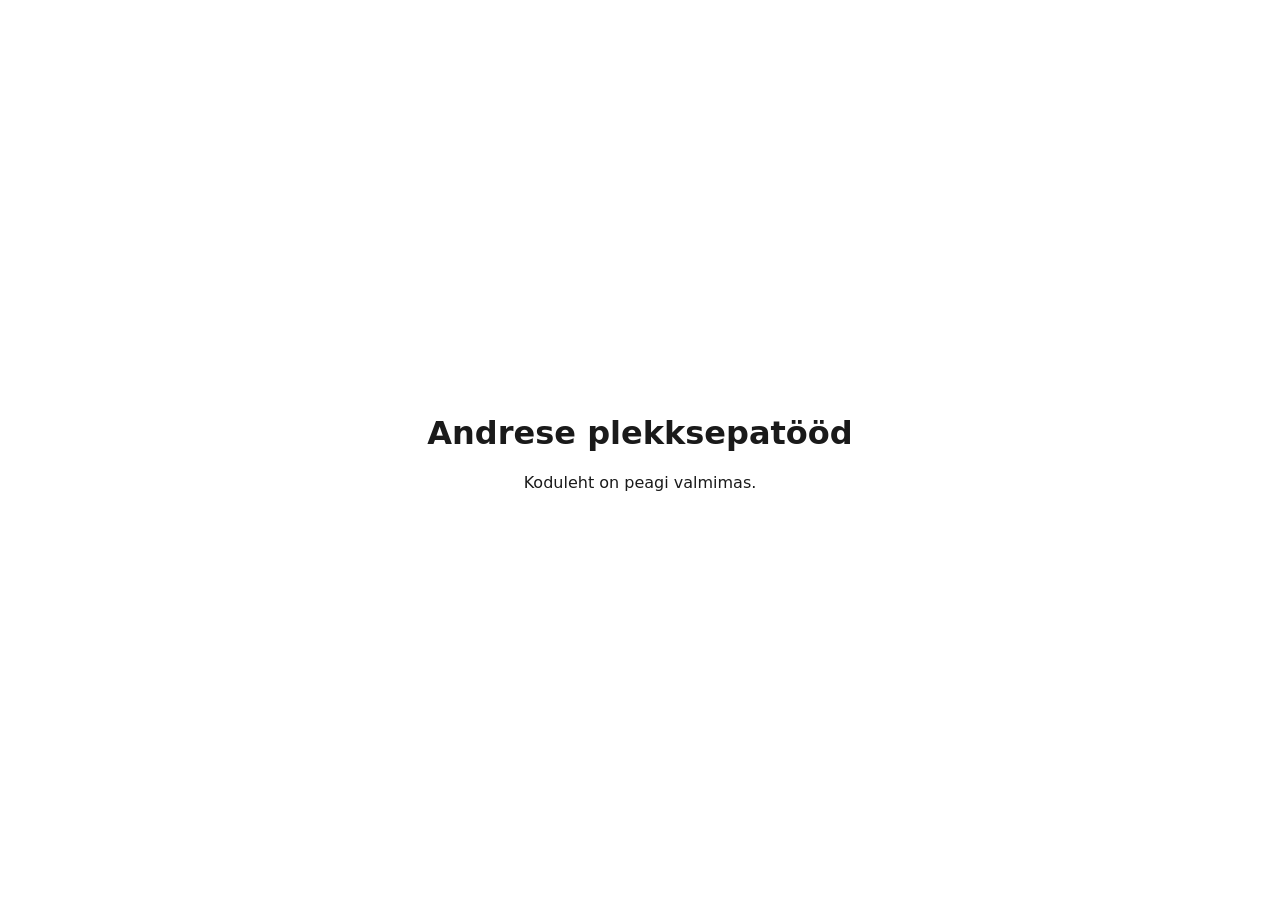
==== index.html @ 83ab4e41 "Create index.html" ====
<!DOCTYPE html>
<html lang="et">
<head>
  <meta charset="utf-8">
  <meta name="viewport" content="width=device-width, initial-scale=1">
  <title>Andrese plekksepatööd</title>
  <style>
    body { font-family: system-ui, sans-serif; display: grid; place-items: center;
           min-height: 100vh; margin: 0; text-align: center; color: #1a1a1a; }
  </style>
</head>
<body>
  <main>
    <h1>Andrese plekksepatööd</h1>
    <p>Koduleht on peagi valmimas.</p>
  </main>
</body>
</html>
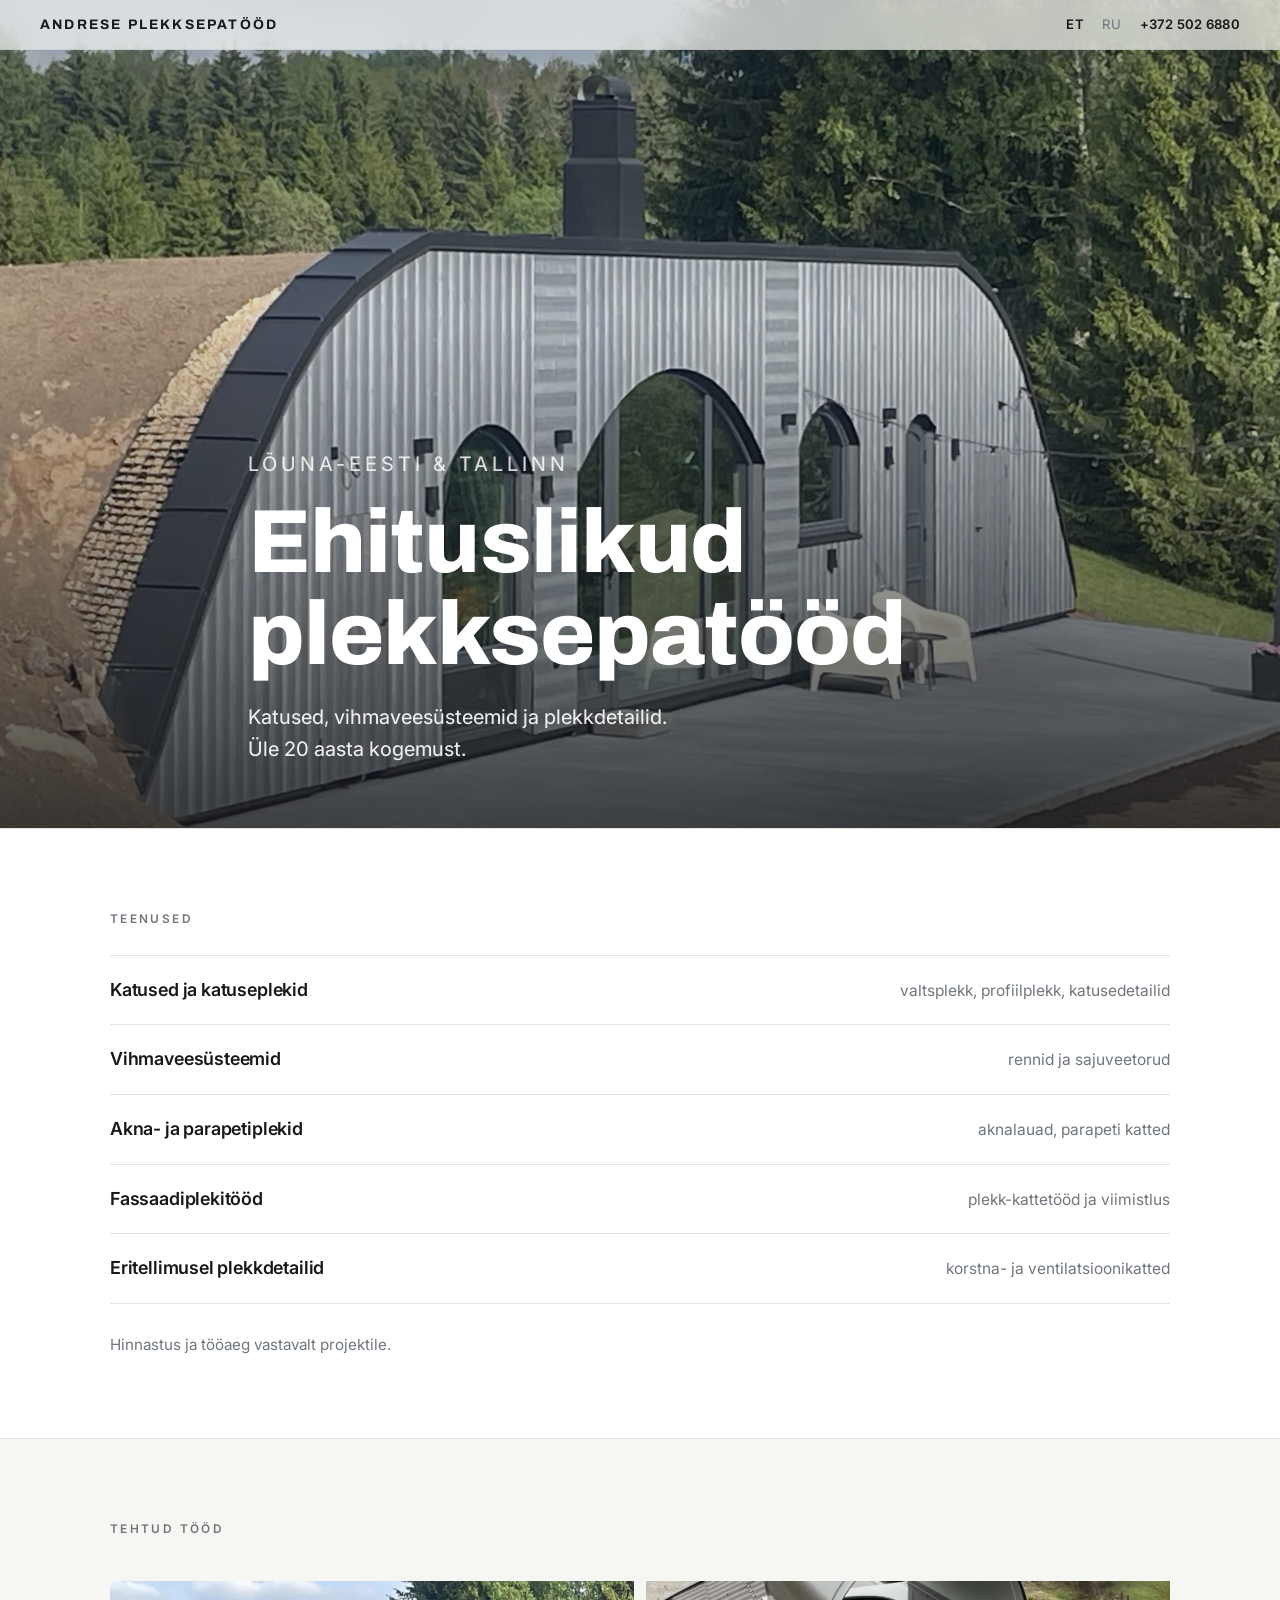
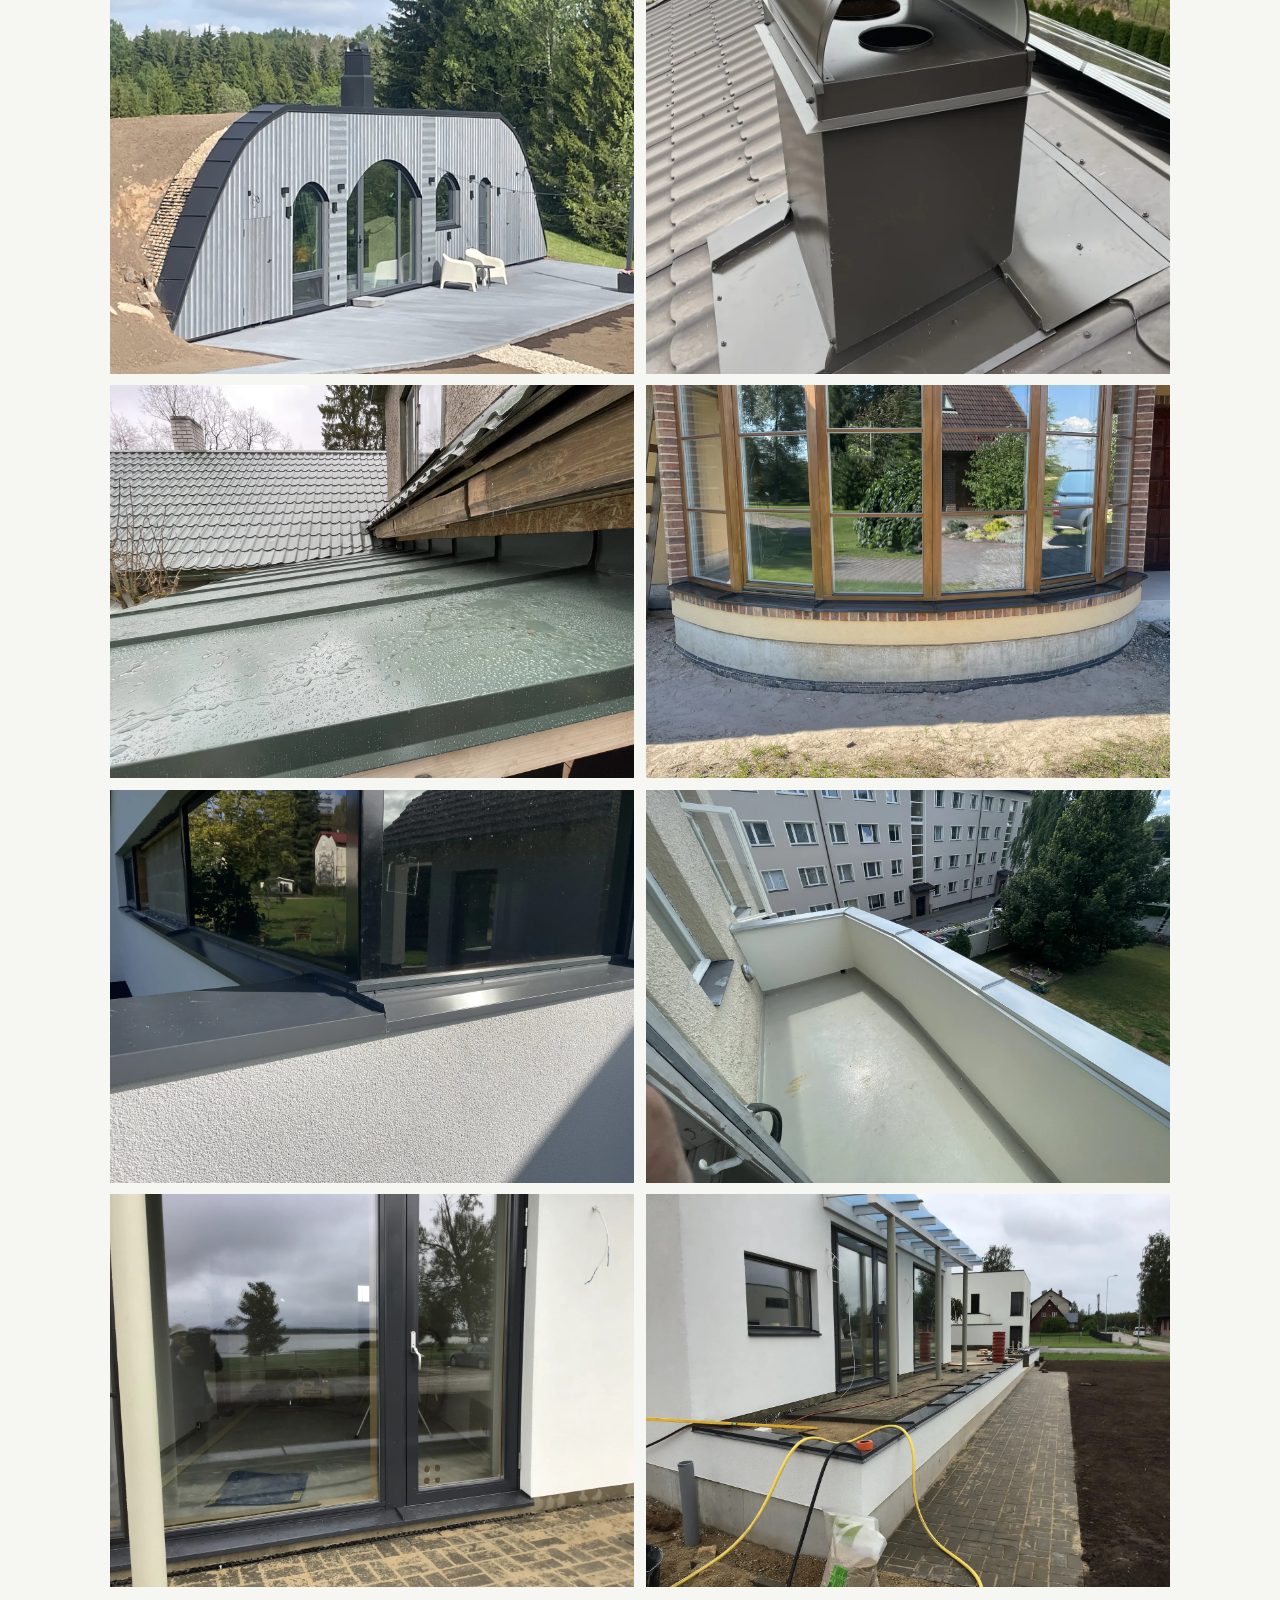
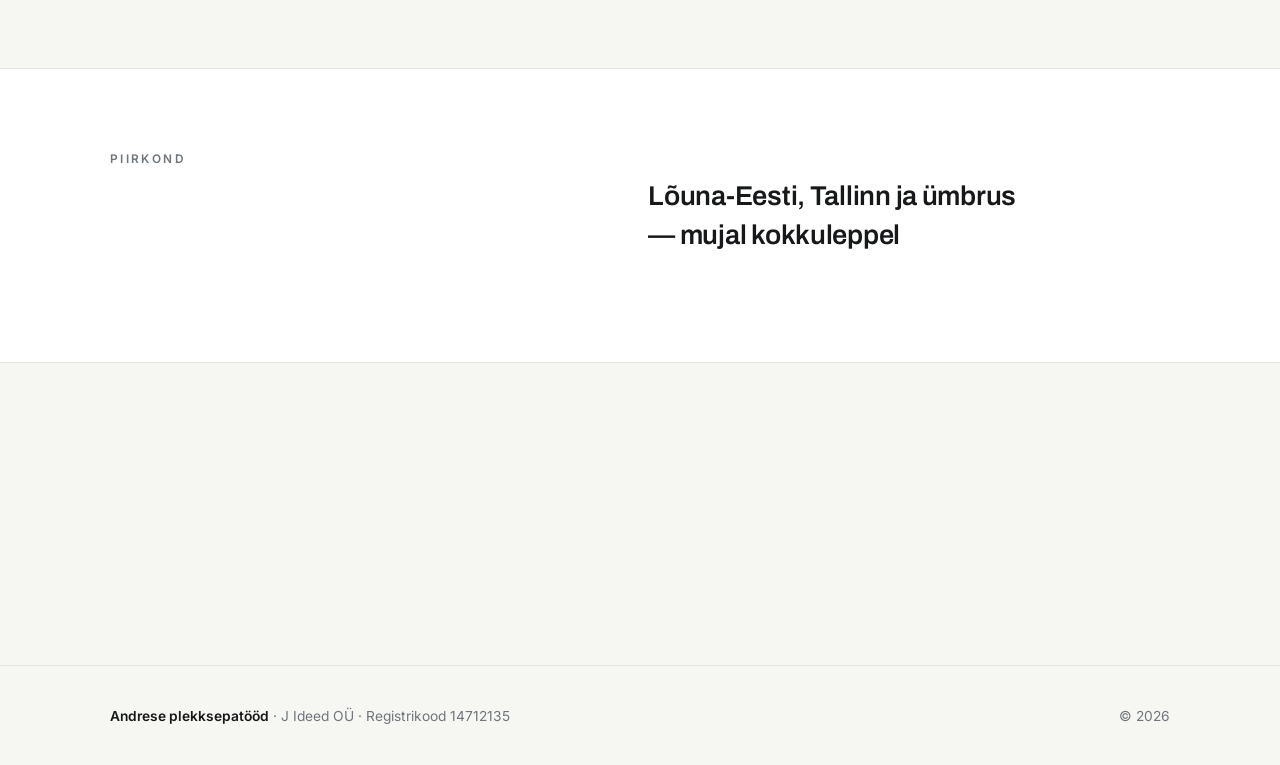
==== commit 33075a8c: "Add site" ====
--- a/index.html
+++ b/index.html
@@ -1,18 +1,109 @@
 <!DOCTYPE html>
 <html lang="et">
 <head>
-  <meta charset="utf-8">
-  <meta name="viewport" content="width=device-width, initial-scale=1">
-  <title>Andrese plekksepatööd</title>
-  <style>
-    body { font-family: system-ui, sans-serif; display: grid; place-items: center;
-           min-height: 100vh; margin: 0; text-align: center; color: #1a1a1a; }
-  </style>
+<meta charset="utf-8">
+<meta name="viewport" content="width=device-width, initial-scale=1">
+<title>Andrese plekksepatööd — ehituslikud plekksepatööd, Lõuna-Eesti ja Tallinn</title>
+<meta name="description" content="Ehituslikud plekksepatööd: katused, vihmaveesüsteemid, akna- ja parapetiplekid, fassaadiplekk. Üle 20 aasta kogemust. Lõuna-Eesti, Tallinn ja ümbrus.">
+<link rel="alternate" hreflang="et" href="https://andreseplekk.ee/">
+<link rel="alternate" hreflang="ru" href="https://andreseplekk.ee/ru.html">
+<link rel="alternate" hreflang="x-default" href="https://andreseplekk.ee/">
+<link rel="preconnect" href="https://fonts.googleapis.com"><link rel="preconnect" href="https://fonts.gstatic.com" crossorigin><link href="https://fonts.googleapis.com/css2?family=Archivo:wght@500;600;700;800&family=Inter:wght@400;450;500;600&display=swap" rel="stylesheet">
+<link rel="stylesheet" href="style.css">
 </head>
 <body>
-  <main>
-    <h1>Andrese plekksepatööd</h1>
-    <p>Koduleht on peagi valmimas.</p>
-  </main>
+<header class="hdr">
+  <a class="brand" href="#top">Andrese&nbsp;plekksepatööd</a>
+  <div class="hdr-r">
+    <a class="lang" href="index.html"><b>ET</b></a>
+    <a class="lang" href="ru.html">RU</a>
+    <a class="hdr-call" href="tel:+3725026880">+372&nbsp;502&nbsp;6880</a>
+  </div>
+</header>
+<main id="top">
+  <section class="hero">
+    <div class="wrap">
+      <p class="eyebrow">Lõuna-Eesti &amp; Tallinn</p>
+      <h1>Ehituslikud plekksepatööd</h1>
+      <p>Katused, vihmaveesüsteemid ja plekkdetailid. <span class="nowrap">Üle 20 aasta kogemust.</span></p>
+    </div>
+  </section>
+
+  <section class="section section--paper reveal">
+    <div class="wrap">
+      <p class="eyebrow">Teenused</p>
+      <ul class="svc-list">
+        <li><span class="svc-name">Katused ja katuseplekid</span><span class="svc-desc">valtsplekk, profiilplekk, katusedetailid</span></li>
+        <li><span class="svc-name">Vihmaveesüsteemid</span><span class="svc-desc">rennid ja sajuveetorud</span></li>
+        <li><span class="svc-name">Akna- ja parapetiplekid</span><span class="svc-desc">aknalauad, parapeti katted</span></li>
+        <li><span class="svc-name">Fassaadiplekitööd</span><span class="svc-desc">plekk-kattetööd ja viimistlus</span></li>
+        <li><span class="svc-name">Eritellimusel plekkdetailid</span><span class="svc-desc">korstna- ja ventilatsioonikatted</span></li>
+      </ul>
+      <p class="svc-note">Hinnastus ja tööaeg vastavalt projektile.</p>
+    </div>
+  </section>
+
+  <section class="section reveal">
+    <div class="wrap">
+      <p class="eyebrow">Tehtud tööd</p>
+      <div class="gallery">
+      <figure class="shot" tabindex="0" role="button" aria-label="Suurenda pilti: Kaarja katuse ja fassaadi plekitööd"><img src="images/plekk-10.webp" alt="Kaarja katuse ja fassaadi plekitööd" loading="lazy"></figure>
+      <figure class="shot" tabindex="0" role="button" aria-label="Suurenda pilti: Eritellimusel ventilatsioonikate valtsplekk-katusel"><img src="images/plekk-02.webp" alt="Eritellimusel ventilatsioonikate valtsplekk-katusel" loading="lazy"></figure>
+      <figure class="shot" tabindex="0" role="button" aria-label="Suurenda pilti: Valtsplekk-katus ja neeluplekk"><img src="images/plekk-07.webp" alt="Valtsplekk-katus ja neeluplekk" loading="lazy"></figure>
+      <figure class="shot" tabindex="0" role="button" aria-label="Suurenda pilti: Kaarja erkeri aknaplekk"><img src="images/plekk-01.webp" alt="Kaarja erkeri aknaplekk" loading="lazy"></figure>
+      <figure class="shot" tabindex="0" role="button" aria-label="Suurenda pilti: Akna- ja parapetiplekk"><img src="images/plekk-11.webp" alt="Akna- ja parapetiplekk" loading="lazy"></figure>
+      <figure class="shot" tabindex="0" role="button" aria-label="Suurenda pilti: Rõdu parapeti plekk-kate"><img src="images/plekk-12.webp" alt="Rõdu parapeti plekk-kate" loading="lazy"></figure>
+      <figure class="shot" tabindex="0" role="button" aria-label="Suurenda pilti: Klaasseina alumine plekk"><img src="images/plekk-08.webp" alt="Klaasseina alumine plekk" loading="lazy"></figure>
+      <figure class="shot" tabindex="0" role="button" aria-label="Suurenda pilti: Vundamendi- ja sokliplekk"><img src="images/plekk-09.webp" alt="Vundamendi- ja sokliplekk" loading="lazy"></figure>
+      </div>
+    </div>
+  </section>
+
+  <section class="section section--paper reveal">
+    <div class="wrap grid2">
+      <div><p class="eyebrow">Piirkond</p></div>
+      <p class="region-text">Lõuna-Eesti, Tallinn ja ümbrus<br>— mujal kokkuleppel</p>
+    </div>
+  </section>
+
+  <section class="section reveal">
+    <div class="wrap grid2">
+      <div><p class="eyebrow">Kontakt</p></div>
+      <div>
+        <p class="contact-name">Andres Piirimäe</p>
+        <div class="contact-phone"><a class="contact-line" href="tel:+3725026880">+372 502 6880</a></div>
+        <a class="contact-line contact-email" href="mailto:andres.piirimae@gmail.com">andres.piirimae@gmail.com</a>
+      </div>
+    </div>
+  </section>
+</main>
+
+<footer class="foot">
+  <div class="wrap"><span><b>Andrese plekksepatööd</b> · J Ideed OÜ · <span class="nowrap">Registrikood 14712135</span></span><span>© 2026</span></div>
+</footer>
+
+<div class="lb" id="lb" aria-hidden="true">
+  <button class="lb-btn lb-close" id="lbClose" aria-label="Sulge">&times;</button>
+  <button class="lb-btn lb-prev" id="lbPrev" aria-label="Eelmine">&#8249;</button>
+  <img id="lbImg" src="" alt="">
+  <button class="lb-btn lb-next" id="lbNext" aria-label="Järgmine">&#8250;</button>
+</div>
+
+<script>
+const io=new IntersectionObserver((es)=>es.forEach(e=>{if(e.isIntersecting){e.target.classList.add('in');io.unobserve(e.target)}}),{threshold:.12});
+document.querySelectorAll('.reveal').forEach(el=>io.observe(el));
+const shots=[...document.querySelectorAll('.shot img')];
+const lb=document.getElementById('lb'),lbImg=document.getElementById('lbImg');
+let idx=0;
+function openLb(i){idx=i;lbImg.src=shots[i].src;lbImg.alt=shots[i].alt;lb.classList.add('open');lb.setAttribute('aria-hidden','false')}
+function closeLb(){lb.classList.remove('open');lb.setAttribute('aria-hidden','true')}
+function step(d){idx=(idx+d+shots.length)%shots.length;lbImg.src=shots[idx].src;lbImg.alt=shots[idx].alt}
+shots.forEach((img,i)=>{const f=img.parentElement;f.addEventListener('click',()=>openLb(i));f.addEventListener('keydown',e=>{if(e.key==='Enter'||e.key===' '){e.preventDefault();openLb(i)}})});
+document.getElementById('lbClose').onclick=closeLb;
+document.getElementById('lbPrev').onclick=e=>{e.stopPropagation();step(-1)};
+document.getElementById('lbNext').onclick=e=>{e.stopPropagation();step(1)};
+lb.addEventListener('click',e=>{if(e.target===lb)closeLb()});
+document.addEventListener('keydown',e=>{if(!lb.classList.contains('open'))return;if(e.key==='Escape')closeLb();if(e.key==='ArrowLeft')step(-1);if(e.key==='ArrowRight')step(1)});
+</script>
 </body>
-</html>
+</html>
--- a/style.css
+++ b/style.css
@@ -0,0 +1,85 @@
+
+:root{
+  --ink:#16181a; --graphite:#23262a; --zinc:#6f767c;
+  --line:#e4e3de; --bg:#f6f6f3; --paper:#fff;
+  --maxw:1140px; --pad:clamp(1.25rem,5vw,2.5rem);
+}
+*{box-sizing:border-box}
+html{scroll-behavior:smooth}
+body{margin:0; background:var(--bg); color:var(--ink);
+  font-family:"Inter",system-ui,sans-serif; font-weight:400;
+  font-size:clamp(1rem,0.96rem + 0.2vw,1.075rem); line-height:1.6;
+  -webkit-font-smoothing:antialiased; text-rendering:optimizeLegibility}
+img{display:block; max-width:100%}
+a{color:inherit}
+p{text-wrap:pretty}
+.nowrap{white-space:nowrap}
+.wrap{max-width:var(--maxw); margin:0 auto; padding-inline:var(--pad)}
+.eyebrow{font-family:"Inter"; font-size:.74rem; font-weight:600; letter-spacing:.2em;
+  text-transform:uppercase; color:var(--zinc); margin:0 0 1.2rem}
+h1,h2,h3{font-family:"Archivo"; font-weight:800; letter-spacing:-.01em; line-height:1.02; margin:0; text-wrap:balance}
+.hdr{position:fixed; inset:0 0 auto 0; z-index:50; display:flex; align-items:center;
+  justify-content:space-between; gap:1rem; padding:.85rem var(--pad);
+  background:rgba(246,246,243,.72); backdrop-filter:blur(14px) saturate(1.4);
+  -webkit-backdrop-filter:blur(14px) saturate(1.4); border-bottom:1px solid rgba(0,0,0,.06)}
+.brand{font-family:"Archivo"; font-weight:700; font-size:.86rem; letter-spacing:.16em;
+  text-transform:uppercase; text-decoration:none; white-space:nowrap}
+.hdr-r{display:flex; align-items:center; gap:1.1rem; font-size:.82rem}
+.lang{letter-spacing:.06em; color:var(--zinc); text-decoration:none}
+.lang b{color:var(--ink); font-weight:600}
+.hdr-call{text-decoration:none; font-weight:600; letter-spacing:.02em; white-space:nowrap}
+.hero{position:relative; min-height:92svh; display:flex; align-items:flex-end; color:#fff; overflow:hidden}
+.hero::before{content:""; position:absolute; inset:0; background:url('images/plekk-10.webp') center/cover no-repeat; transform:scale(1.02)}
+.hero::after{content:""; position:absolute; inset:0;
+  background:linear-gradient(180deg,rgba(20,22,24,.34) 0%,rgba(20,22,24,.12) 38%,rgba(20,22,24,.78) 100%)}
+.hero .wrap{position:relative; z-index:2; padding-bottom:clamp(2.6rem,7vh,5rem); padding-top:7rem}
+.hero .eyebrow{color:rgba(255,255,255,.82); margin-bottom:1.1rem}
+.hero h1{font-size:clamp(2.7rem,10vw,5.6rem); max-width:14ch}
+.hero p{margin:1.3rem 0 0; max-width:42ch; font-size:clamp(1.05rem,1rem + .4vw,1.25rem);
+  color:rgba(255,255,255,.9); font-weight:450}
+.section{padding-block:clamp(4rem,9vh,7.5rem)}
+.section--paper{background:var(--paper); border-block:1px solid var(--line)}
+.svc-list{list-style:none; margin:1.6rem 0 0; padding:0}
+.svc-list li{display:flex; flex-wrap:wrap; gap:.4rem 2rem; align-items:baseline;
+  justify-content:space-between; padding:1.25rem 0; border-top:1px solid var(--line)}
+.svc-list li:last-child{border-bottom:1px solid var(--line)}
+.svc-name{font-weight:600; font-size:1.12rem; letter-spacing:-.01em}
+.svc-desc{color:var(--zinc); font-size:.97rem; text-wrap:pretty}
+.svc-note{margin:1.8rem 0 0; color:var(--zinc); font-size:.95rem}
+.gallery{display:grid; grid-template-columns:repeat(2,1fr); gap:.7rem; margin-top:2.6rem}
+.shot{margin:0; overflow:hidden; background:var(--graphite); aspect-ratio:4/3; cursor:pointer}
+.shot img{width:100%; height:100%; object-fit:cover; transition:transform .5s cubic-bezier(.2,.6,.2,1)}
+.shot:hover img,.shot:focus-visible img{transform:scale(1.04)}
+.shot:focus-visible{outline:2px solid var(--ink); outline-offset:3px}
+.grid2{display:grid; grid-template-columns:1fr 1.1fr; gap:clamp(1.5rem,5vw,4rem); align-items:start}
+.region-text{font-family:"Archivo"; font-weight:600; font-size:clamp(1.25rem,1.05rem + .9vw,1.7rem);
+  line-height:1.4; letter-spacing:-.01em; max-width:26ch; text-wrap:balance}
+.contact-name{font-weight:600; font-size:1.05rem; margin:0 0 1.4rem}
+.contact-line{display:block; text-decoration:none; margin:0 0 .35rem}
+.contact-phone{font-family:"Archivo"; font-weight:700; font-size:clamp(1.8rem,1.4rem + 2vw,2.6rem);
+  letter-spacing:-.02em; line-height:1; margin:.2rem 0 .9rem; white-space:nowrap}
+.contact-email{color:var(--ink); border-bottom:1px solid var(--line); padding-bottom:1px}
+.foot{border-top:1px solid var(--line); padding-block:2.4rem; color:var(--zinc); font-size:.86rem}
+.foot .wrap{display:flex; flex-wrap:wrap; gap:.4rem 1.4rem; justify-content:space-between}
+.foot b{color:var(--ink); font-weight:600}
+.lb{position:fixed; inset:0; z-index:100; display:none; place-items:center; background:rgba(22,24,26,.96); padding:1.5rem}
+.lb.open{display:grid}
+.lb img{max-width:92vw; max-height:86svh; object-fit:contain; border-radius:2px}
+.lb-btn{position:absolute; background:none; border:0; color:#fff; cursor:pointer; font-size:2rem; line-height:1; padding:.6rem; opacity:.8}
+.lb-btn:hover{opacity:1}
+.lb-close{top:.8rem; right:1rem; font-size:2.4rem}
+.lb-prev{left:.5rem; top:50%; transform:translateY(-50%)}
+.lb-next{right:.5rem; top:50%; transform:translateY(-50%)}
+.reveal{opacity:0; transform:translateY(18px); transition:opacity .7s ease, transform .7s ease}
+.reveal.in{opacity:1; transform:none}
+@media (max-width:680px){
+  .gallery{grid-template-columns:1fr}
+  .grid2{grid-template-columns:1fr; gap:1.4rem}
+  .hdr-call{display:none}
+}
+@media (prefers-reduced-motion:reduce){
+  *{scroll-behavior:auto}
+  .reveal{opacity:1; transform:none; transition:none}
+  .shot img{transition:none}
+}
+:focus-visible{outline:2px solid var(--ink); outline-offset:2px}
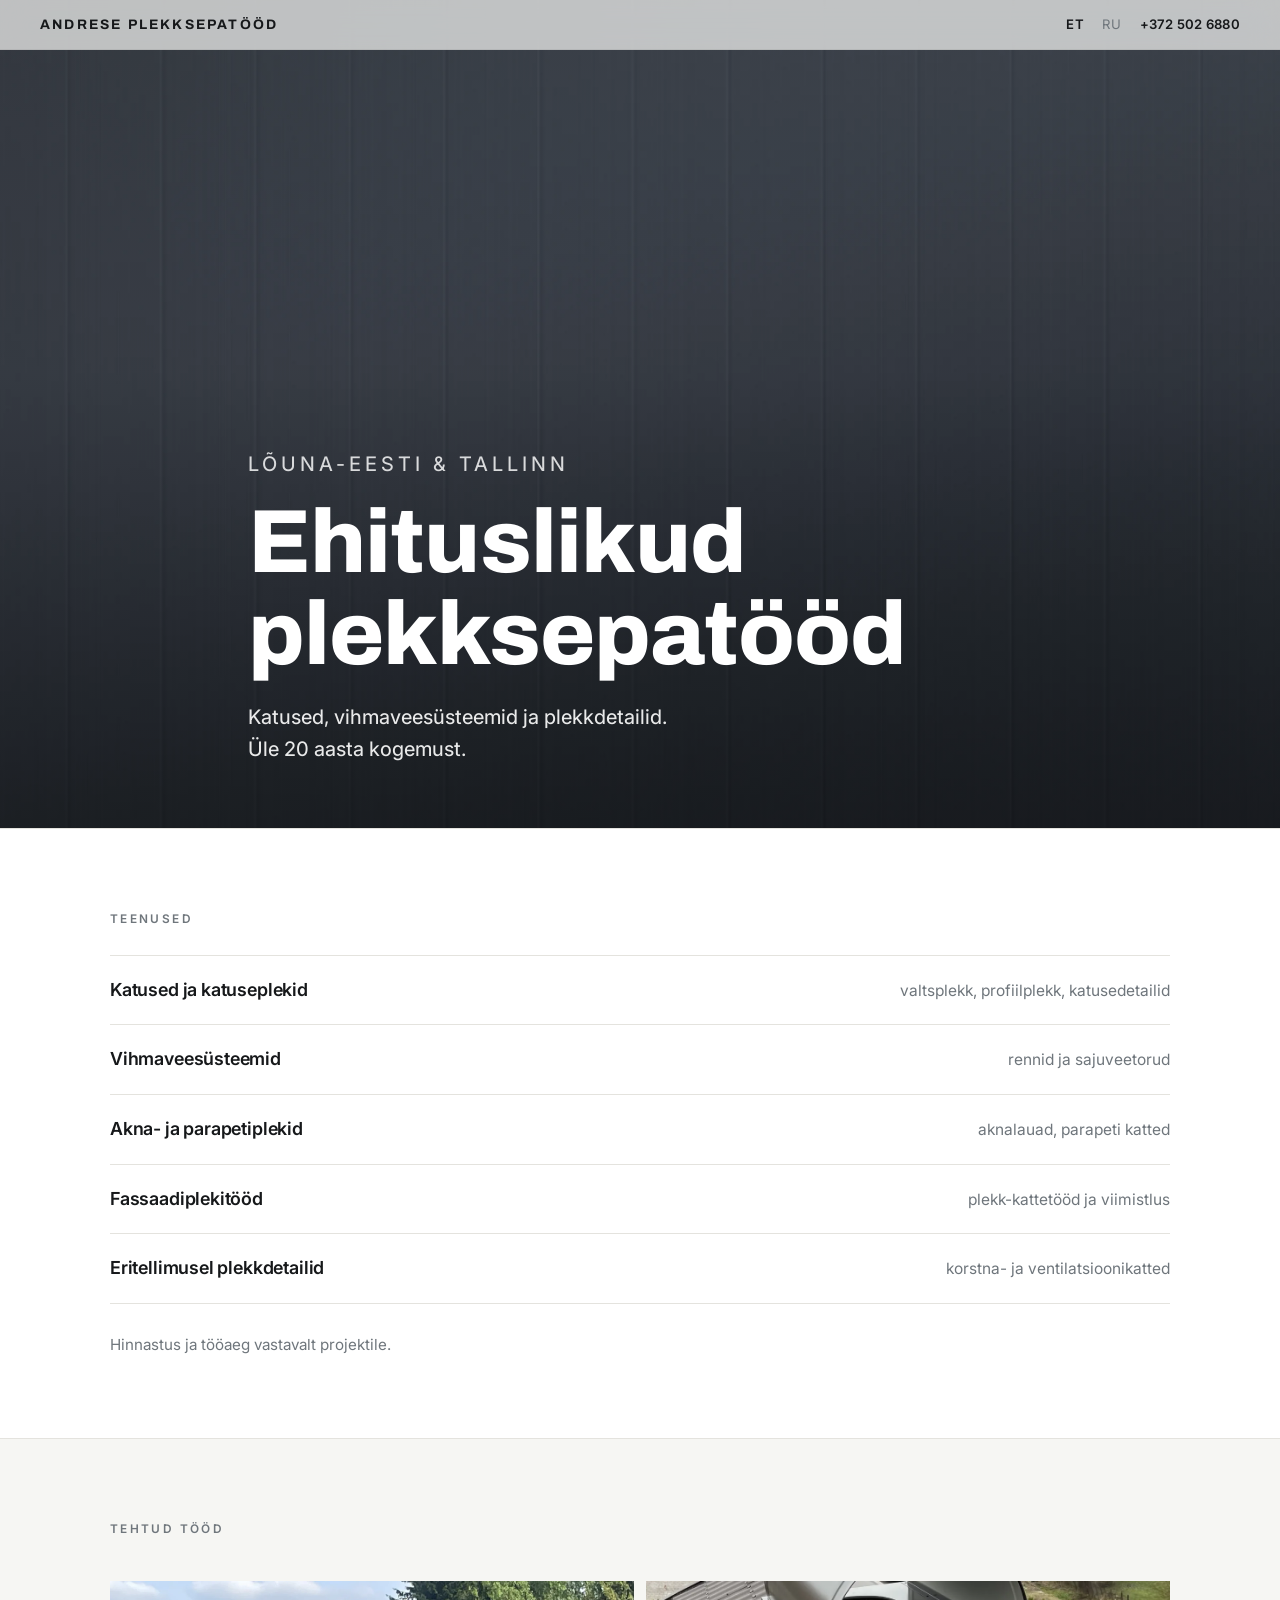
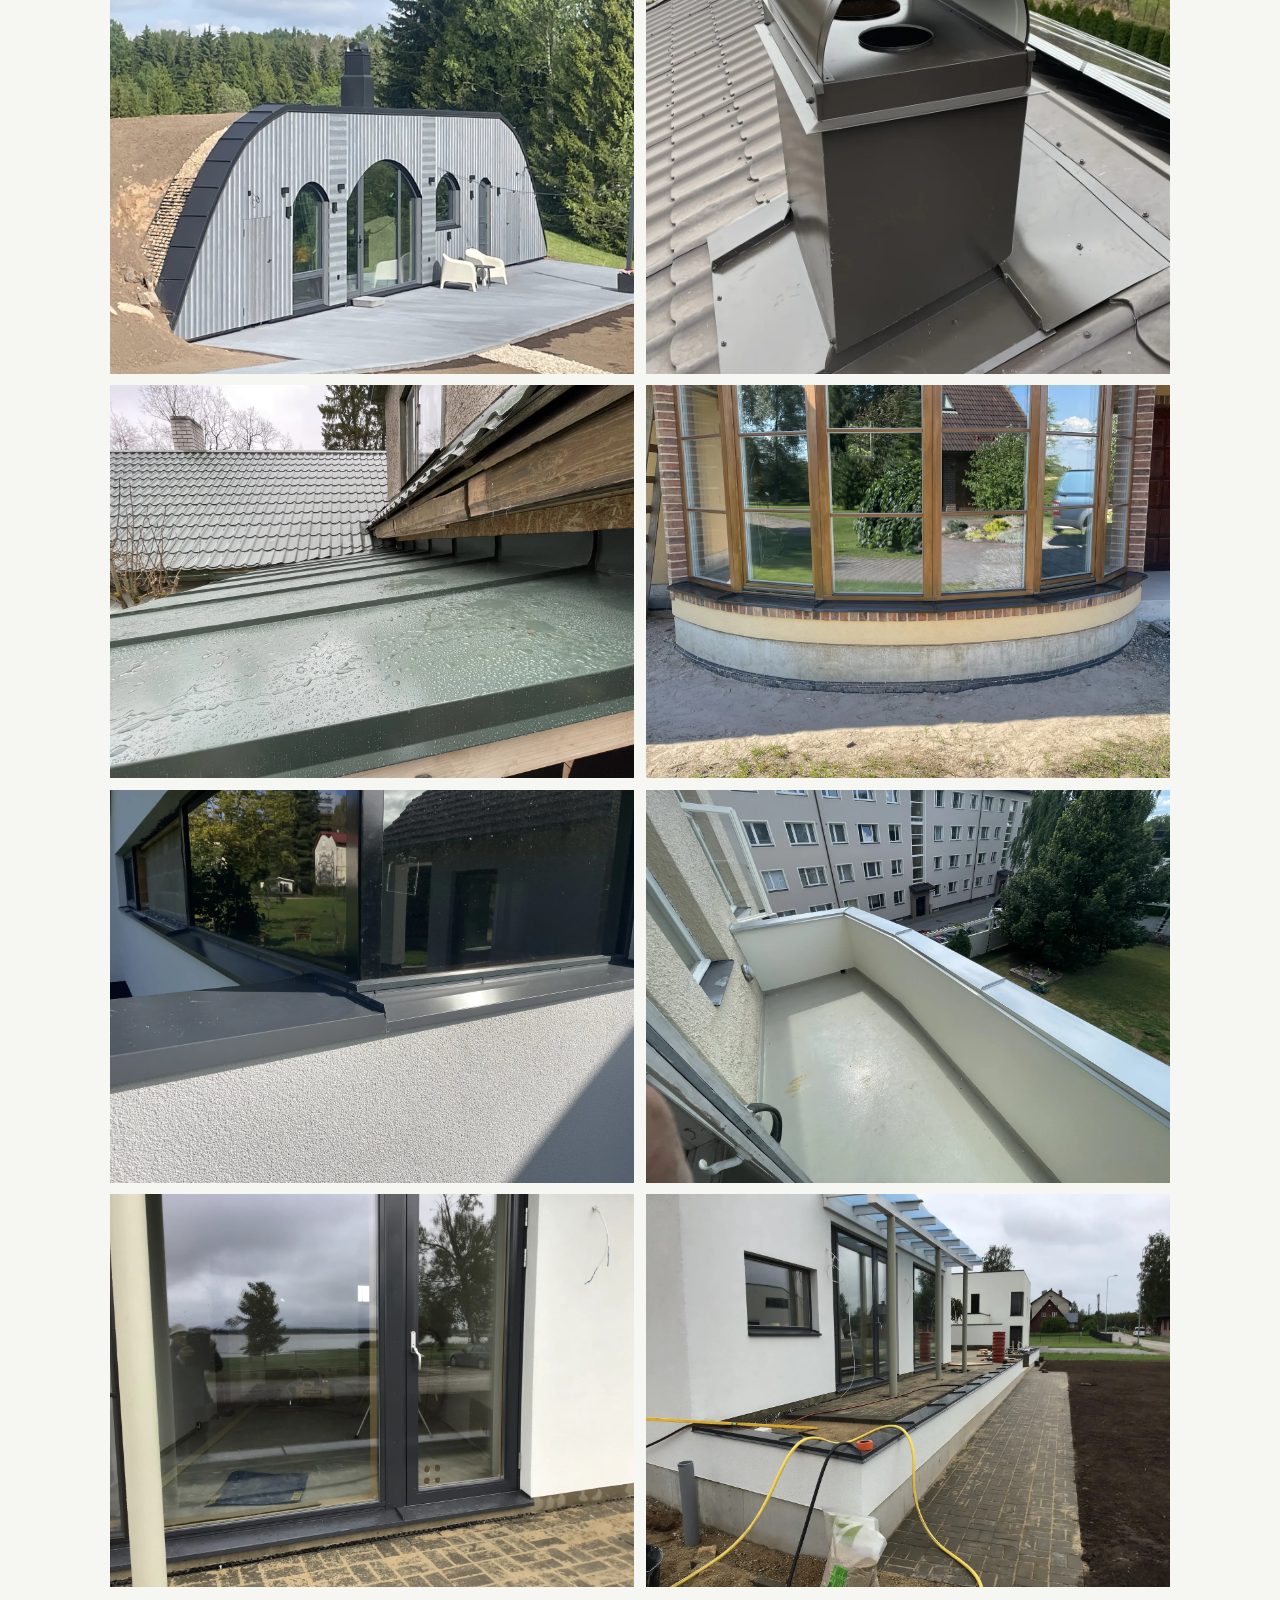
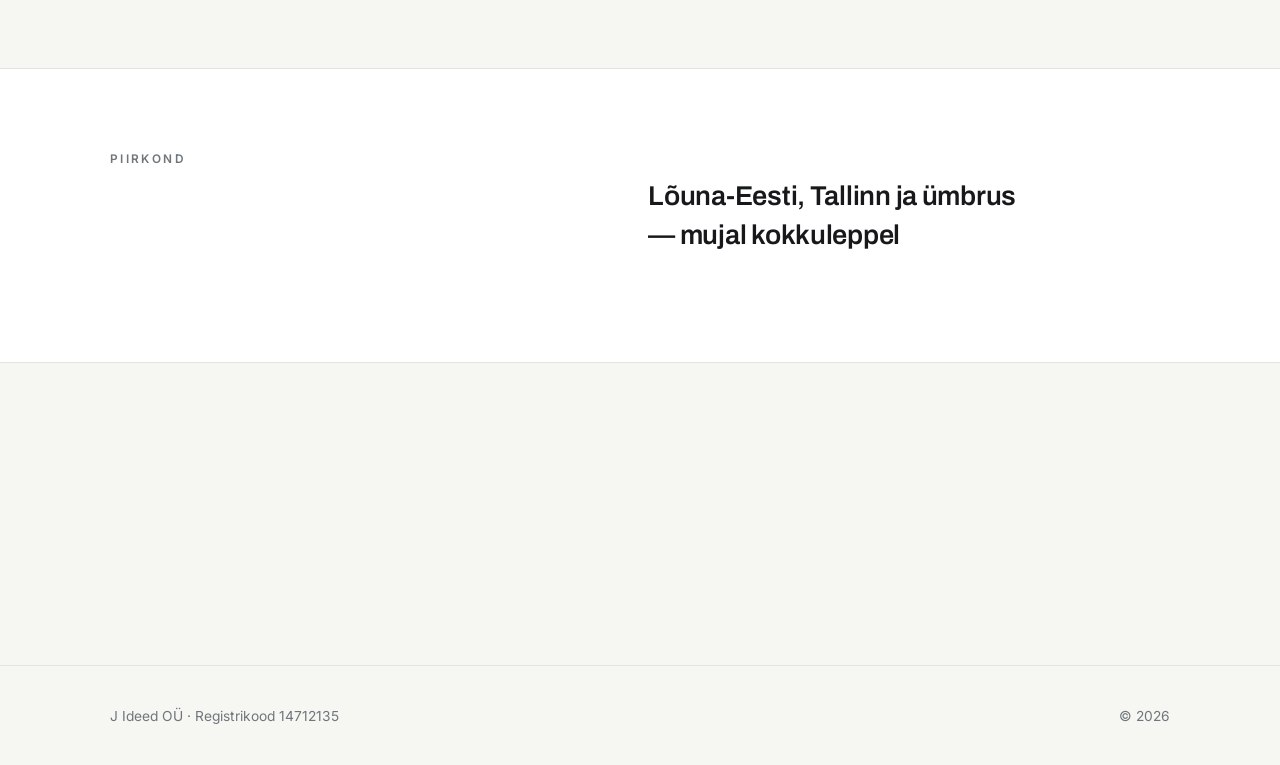
==== commit 7085ab93: "Update index.html" ====
--- a/index.html
+++ b/index.html
@@ -79,7 +79,7 @@
 </main>
 
 <footer class="foot">
-  <div class="wrap"><span><b>Andrese plekksepatööd</b> · J Ideed OÜ · <span class="nowrap">Registrikood 14712135</span></span><span>© 2026</span></div>
+  <div class="wrap"><span> J Ideed OÜ · <span class="nowrap">Registrikood 14712135</span></span><span>© 2026</span></div>
 </footer>
 
 <div class="lb" id="lb" aria-hidden="true">
@@ -106,4 +106,4 @@
 document.addEventListener('keydown',e=>{if(!lb.classList.contains('open'))return;if(e.key==='Escape')closeLb();if(e.key==='ArrowLeft')step(-1);if(e.key==='ArrowRight')step(1)});
 </script>
 </body>
-</html>+</html>
--- a/style.css
+++ b/style.css
@@ -29,9 +29,9 @@
 .lang b{color:var(--ink); font-weight:600}
 .hdr-call{text-decoration:none; font-weight:600; letter-spacing:.02em; white-space:nowrap}
 .hero{position:relative; min-height:92svh; display:flex; align-items:flex-end; color:#fff; overflow:hidden}
-.hero::before{content:""; position:absolute; inset:0; background:url('images/plekk-10.webp') center/cover no-repeat; transform:scale(1.02)}
+.hero::before{content:""; position:absolute; inset:0; background:url('images/hero.webp') center/cover no-repeat; transform:scale(1.02)}
 .hero::after{content:""; position:absolute; inset:0;
-  background:linear-gradient(180deg,rgba(20,22,24,.34) 0%,rgba(20,22,24,.12) 38%,rgba(20,22,24,.78) 100%)}
+  background:linear-gradient(180deg,rgba(20,22,24,.30) 0%,rgba(20,22,24,.16) 45%,rgba(20,22,24,.60) 100%)}
 .hero .wrap{position:relative; z-index:2; padding-bottom:clamp(2.6rem,7vh,5rem); padding-top:7rem}
 .hero .eyebrow{color:rgba(255,255,255,.82); margin-bottom:1.1rem}
 .hero h1{font-size:clamp(2.7rem,10vw,5.6rem); max-width:14ch}
